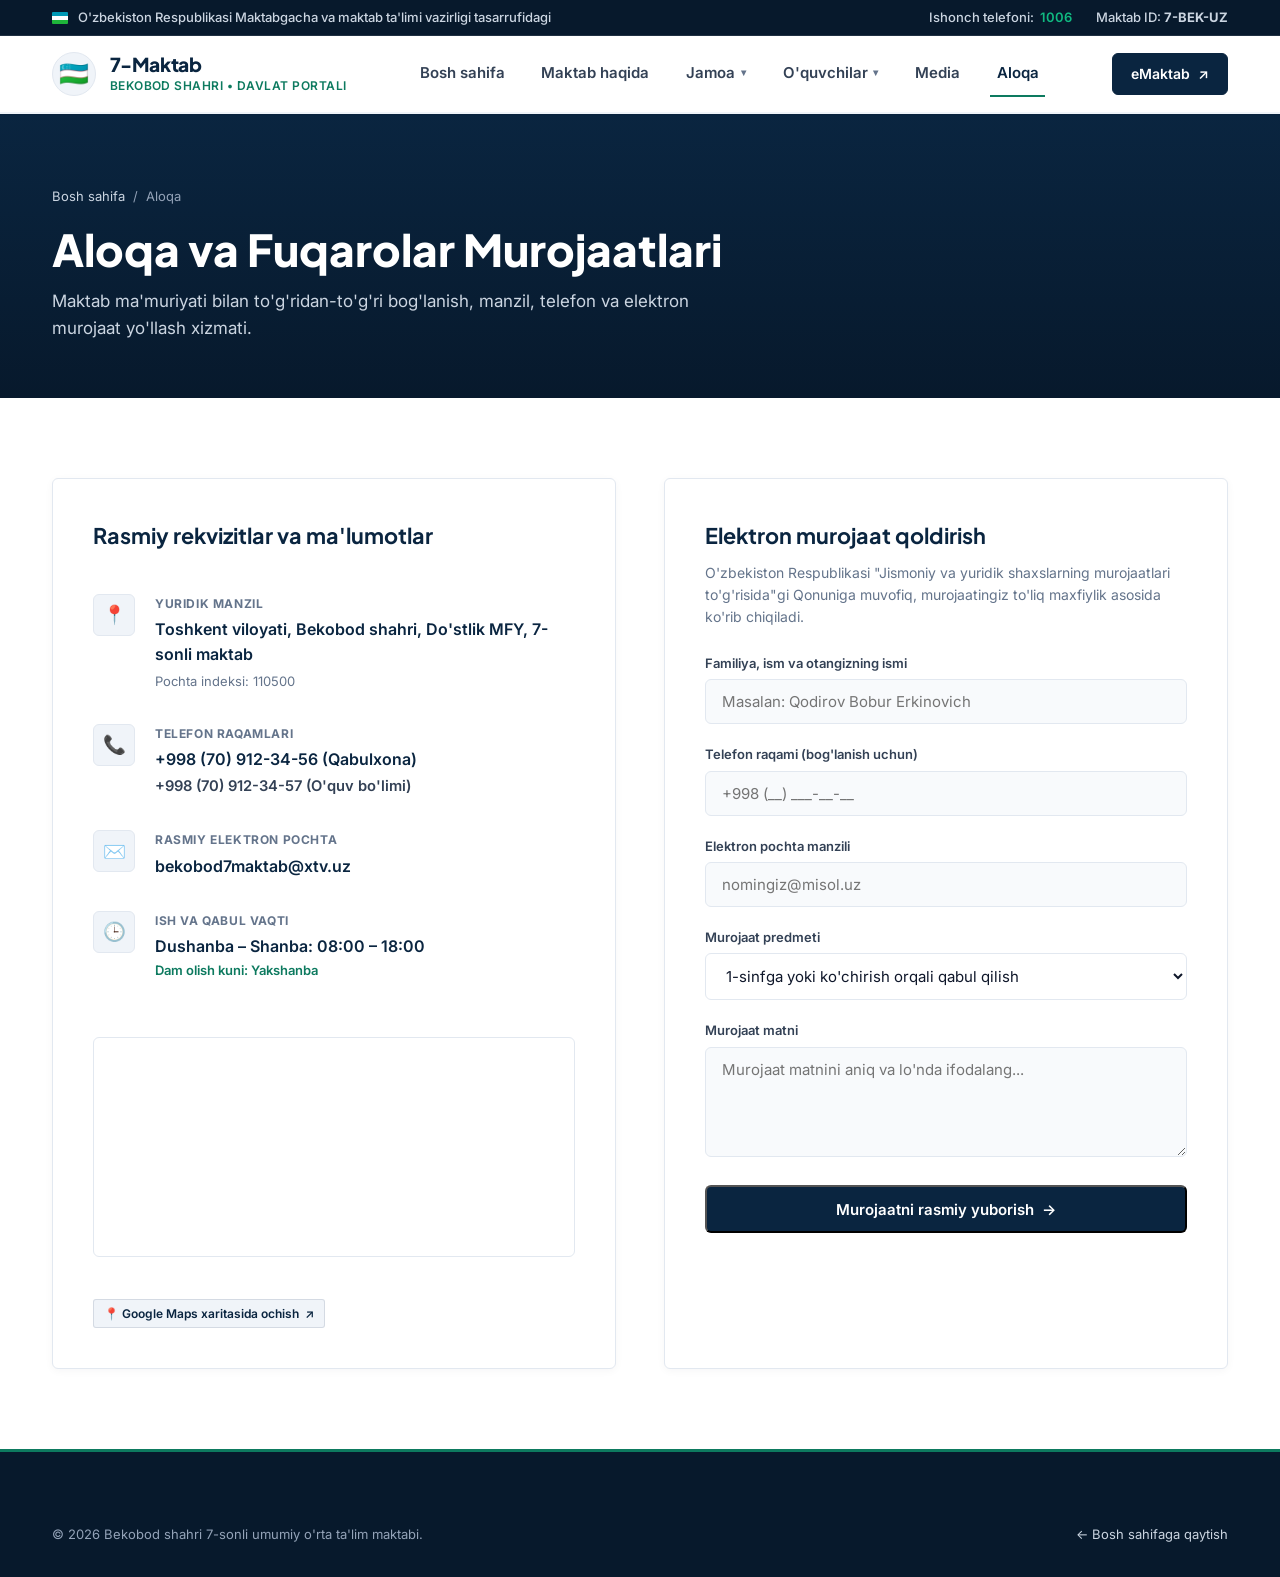
==== aloqa.html @ 2a613c17 "Add files via upload" ====
<!DOCTYPE html>
<html lang="uz">
<head>
  <meta charset="UTF-8">
  <meta name="viewport" content="width=device-width, initial-scale=1.0">
  <meta name="description" content="Bekobod shahri 7-sonli umumiy o'rta ta'lim maktabi aloqa ma'lumotlari, fuqarolar qabuli, ishonch telefoni va elektron murojaat yo'llash.">
  <title>Aloqa va Fuqarolar Qabuli | 7-Maktab Bekobod Rasmiy Portali</title>

  <link rel="icon" href="data:image/svg+xml,<svg xmlns=%22http://www.w3.org/2000/svg%22 viewBox=%220 0 100 100%22><text y=%22.9em%22 font-size=%2290%22>🏛️</text></svg>">
  <link rel="preconnect" href="https://fonts.googleapis.com">
  <link rel="preconnect" href="https://fonts.gstatic.com" crossorigin>
  <link href="https://fonts.googleapis.com/css2?family=Inter:wght@400;500;600;700;800&family=Plus+Jakarta+Sans:wght@600;700;800&display=swap" rel="stylesheet">
  <link rel="stylesheet" href="css/style.css">
  <link rel="stylesheet" href="css/responsive.css">
</head>
<body>

  <!-- Top Bar -->
  <div class="top-gov-bar">
    <div class="site-container top-gov-inner">
      <div class="gov-portal-badge">
        <span class="gov-flag-icon"></span>
        <span>O'zbekiston Respublikasi Maktabgacha va maktab ta'limi vazirligi tasarrufidagi</span>
      </div>
      <div class="top-gov-links">
        <span class="top-gov-link">
          <span>Ishonch telefoni:</span>
          <a href="tel:1006" class="gov-hotline">1006</a>
        </span>
        <span class="top-gov-link">
          <span>Maktab ID: <strong>7-BEK-UZ</strong></span>
        </span>
      </div>
    </div>
  </div>

  <!-- Header -->
  <header class="site-header" id="header">
    <div class="site-container header-inner">
      <a href="index.html" class="brand-box">
        <div class="emblem-icon">🇺🇿</div>
        <div class="brand-text">
          <span class="brand-main">7-Maktab</span>
          <span class="brand-sub">Bekobod shahri &bull; Davlat portali</span>
        </div>
      </a>

      <nav class="nav-menu" id="navMenu">
        <div class="nav-item">
          <a href="index.html" class="nav-link">Bosh sahifa</a>
        </div>
        <div class="nav-item">
          <a href="haqida.html" class="nav-link">Maktab haqida</a>
        </div>
        <div class="nav-item dropdown">
          <a href="rahbariyat.html" class="nav-link has-dropdown">
            <span>Jamoa</span>
            <span class="nav-chevron">&#9662;</span>
          </a>
          <div class="nav-dropdown">
            <a href="rahbariyat.html" class="dropdown-link">
              <span>Rahbariyat</span>
              <span>&rarr;</span>
            </a>
            <a href="oqituvchilar.html" class="dropdown-link">
              <span>O'qituvchilar</span>
              <span>&rarr;</span>
            </a>
          </div>
        </div>
        <div class="nav-item dropdown">
          <a href="oquvchilar.html" class="nav-link has-dropdown">
            <span>O'quvchilar</span>
            <span class="nav-chevron">&#9662;</span>
          </a>
          <div class="nav-dropdown">
            <a href="oquvchilar.html" class="dropdown-link">
              <span>Iqtidorli o'quvchilar</span>
              <span>&rarr;</span>
            </a>
            <a href="oquvchilar.html#yutuqlar" class="dropdown-link">
              <span>Yutuqlar</span>
              <span>&rarr;</span>
            </a>
            <a href="oquvchilar.html#tadbirlar" class="dropdown-link">
              <span>Tadbirlar</span>
              <span>&rarr;</span>
            </a>
          </div>
        </div>
        <div class="nav-item">
          <a href="galereya.html" class="nav-link">Media</a>
        </div>
        <div class="nav-item">
          <a href="aloqa.html" class="nav-link active">Aloqa</a>
        </div>
      </nav>

      <div class="header-actions">
        <a href="https://emaktab.uz" target="_blank" rel="noopener noreferrer" class="btn-emaktab-gov">
          <span>eMaktab</span>
          <span>&#8599;</span>
        </a>
        <button class="mobile-toggle" id="mobileBurger" aria-label="Menyu" aria-expanded="false">
          <span></span><span></span><span></span>
        </button>
      </div>
    </div>
  </header>

  <main>
    <section class="page-banner">
      <div class="site-container">
        <div class="page-breadcrumb">
          <a href="index.html">Bosh sahifa</a>
          <span>/</span>
          <span>Aloqa</span>
        </div>
        <h1 class="page-title">Aloqa va Fuqarolar Murojaatlari</h1>
        <p class="page-subtitle">Maktab ma'muriyati bilan to'g'ridan-to'g'ri bog'lanish, manzil, telefon va elektron murojaat yo'llash xizmati.</p>
      </div>
    </section>

    <section class="site-section">
      <div class="site-container">
        <div class="contact-grid">
          <!-- Info -->
          <div class="contact-info-card">
            <h2 style="font-family: var(--font-heading); font-size: 1.35rem; color: var(--color-gov-blue); margin-bottom: 0.5rem;">
              Rasmiy rekvizitlar va ma'lumotlar
            </h2>

            <div class="contact-entry">
              <div class="contact-entry-icon">📍</div>
              <div>
                <div class="contact-entry-label">Yuridik manzil</div>
                <div class="contact-entry-val">Toshkent viloyati, Bekobod shahri, Do'stlik MFY, 7-sonli maktab</div>
                <div style="font-size: 0.8125rem; color: var(--color-text-muted); margin-top: 0.2rem;">Pochta indeksi: 110500</div>
              </div>
            </div>

            <div class="contact-entry">
              <div class="contact-entry-icon">📞</div>
              <div>
                <div class="contact-entry-label">Telefon raqamlari</div>
                <div class="contact-entry-val">
                  <a href="tel:+998709123456">+998 (70) 912-34-56 (Qabulxona)</a><br>
                  <a href="tel:+998709123457" style="font-size: 0.92rem; color: var(--color-text-secondary);">+998 (70) 912-34-57 (O'quv bo'limi)</a>
                </div>
              </div>
            </div>

            <div class="contact-entry">
              <div class="contact-entry-icon">✉️</div>
              <div>
                <div class="contact-entry-label">Rasmiy elektron pochta</div>
                <div class="contact-entry-val">
                  <a href="mailto:bekobod7maktab@xtv.uz">bekobod7maktab@xtv.uz</a>
                </div>
              </div>
            </div>

            <div class="contact-entry">
              <div class="contact-entry-icon">🕒</div>
              <div>
                <div class="contact-entry-label">Ish va qabul vaqti</div>
                <div class="contact-entry-val">Dushanba – Shanba: 08:00 – 18:00</div>
                <div style="font-size: 0.8125rem; color: var(--color-gov-green); font-weight: 600;">Dam olish kuni: Yakshanba</div>
              </div>
            </div>

            <div class="gov-map-box">
              <iframe 
                title="Bekobod 7-maktab xaritadagi aniq joylashuvi"
                src="https://www.google.com/maps/embed?pb=!1m18!1m12!1m3!1d944.9587992587831!2d69.25390975265968!3d40.22954232895962!2m3!1f0!2f0!3f0!3m2!1i1024!2i768!4f13.1!3m3!1m2!1s0x38b1964361555555%3A0x6b8908aa145063c1!2z0YjQutC-0LvQsCDihJY3!5e1!3m2!1sru!2s!4v1788788352293!5m2!1sru!2s" 
                style="border:0; width:100%; height:100%;" 
                allowfullscreen="" 
                loading="lazy" 
                referrerpolicy="strict-origin-when-cross-origin">
              </iframe>
            </div>
            <div style="margin-top: 0.65rem;">
              <a href="https://maps.app.goo.gl/9inDaNUuJcLVV1Ww6" target="_blank" rel="noopener noreferrer" class="badge-verified" style="display: inline-flex;">
                <span>📍 Google Maps xaritasida ochish</span>
                <span>&nearr;</span>
              </a>
            </div>
          </div>

          <!-- Form -->
          <div class="contact-form-card">
            <h2 style="font-family: var(--font-heading); font-size: 1.35rem; color: var(--color-gov-blue); margin-bottom: 0.5rem;">
              Elektron murojaat qoldirish
            </h2>
            <p style="font-size: 0.875rem; color: var(--color-text-muted); margin-bottom: 1.5rem;">
              O'zbekiston Respublikasi "Jismoniy va yuridik shaxslarning murojaatlari to'g'risida"gi Qonuniga muvofiq, murojaatingiz to'liq maxfiylik asosida ko'rib chiqiladi.
            </p>

            <form id="contactForm">
              <div class="gov-form-group">
                <label for="fName" class="gov-form-label">Familiya, ism va otangizning ismi</label>
                <input type="text" id="fName" class="gov-form-input" placeholder="Masalan: Qodirov Bobur Erkinovich" required>
              </div>

              <div class="gov-form-group">
                <label for="fPhone" class="gov-form-label">Telefon raqami (bog'lanish uchun)</label>
                <input type="tel" id="fPhone" class="gov-form-input" placeholder="+998 (__) ___-__-__" required>
              </div>

              <div class="gov-form-group">
                <label for="fEmail" class="gov-form-label">Elektron pochta manzili</label>
                <input type="email" id="fEmail" class="gov-form-input" placeholder="nomingiz@misol.uz" required>
              </div>

              <div class="gov-form-group">
                <label for="fCat" class="gov-form-label">Murojaat predmeti</label>
                <select id="fCat" class="gov-form-input" style="background-color: #fff;">
                  <option value="qabul">1-sinfga yoki ko'chirish orqali qabul qilish</option>
                  <option value="baho">O'quv jarayoni va baholar (eMaktab)</option>
                  <option value="hujjat">Ma'lumotnoma yoki arxiv hujjati olish</option>
                  <option value="taklif">Maktab rivojiga oid takliflar</option>
                  <option value="shikoyat">Shikoyat va arizalar</option>
                </select>
              </div>

              <div class="gov-form-group">
                <label for="fMsg" class="gov-form-label">Murojaat matni</label>
                <textarea id="fMsg" class="gov-form-textarea" placeholder="Murojaat matnini aniq va lo'nda ifodalang..." required></textarea>
              </div>

              <button type="submit" class="btn-gov-primary" style="width: 100%; justify-content: center; margin-top: 0.5rem;">
                <span>Murojaatni rasmiy yuborish</span>
                <span>&rarr;</span>
              </button>
            </form>
          </div>
        </div>
      </div>
    </section>
  </main>

  <div class="toast-notice" id="toastNotice" role="status">
    Murojaatingiz ro'yxatga olindi. Tez orada siz bilan bog'lanamiz.
  </div>

  <footer class="gov-footer">
    <div class="site-container">
      <div class="footer-bottom-bar" style="border-top: none; padding-top: 0;">
        <div>&copy; 2026 Bekobod shahri 7-sonli umumiy o'rta ta'lim maktabi.</div>
        <a href="index.html" style="color: #cbd5e1;">&larr; Bosh sahifaga qaytish</a>
      </div>
    </div>
  </footer>

  <script src="js/main.js"></script>
</body>
</html>
---- css/style.css ----
﻿/* ==========================================================================
   7-Maktab RASMIY PORTALI | BEKOBOD SHAHRI
   Uslub: Modern Government / Institutional (Rasmiy davlat muassasasi)
   Palitra: To'q ko'k (#0A2540, #14365D), Zumrad Yashil (#0D7A5F), Oq, Kulrang
   ========================================================================== */

/* --------------------------------------------------------------------------
   1. VARIABLES & INSTITUTIONAL THEME
   -------------------------------------------------------------------------- */
:root {
  --color-gov-blue: #0a2540;
  --color-gov-blue-dark: #07192c;
  --color-gov-blue-light: #14365d;
  --color-gov-blue-subtle: #f0f4f9;

  --color-gov-green: #0d7a5f;
  --color-gov-green-dark: #095945;
  --color-gov-green-light: #10b981;
  --color-gov-green-subtle: #ecfdf5;

  --color-bg: #ffffff;
  --color-bg-subtle: #f8fafc;
  --color-bg-muted: #f1f5f9;
  --color-bg-card: #ffffff;

  --color-text-main: #0f172a;
  --color-text-secondary: #334155;
  --color-text-muted: #64748b;
  --color-text-light: #94a3b8;

  --color-border: #e2e8f0;
  --color-border-subtle: #cbd5e1;

  --font-sans: 'Inter', -apple-system, BlinkMacSystemFont, 'Segoe UI', Roboto, sans-serif;
  --font-heading: 'Plus Jakarta Sans', 'Inter', -apple-system, sans-serif;

  --container-max: 1240px;
  --radius-xs: 3px;
  --radius-sm: 6px;
  --radius-md: 8px;
  --radius-lg: 12px;
  --radius-pill: 9999px;

  --shadow-sm: 0 1px 2px 0 rgba(0, 0, 0, 0.05);
  --shadow-md: 0 4px 6px -1px rgba(0, 0, 0, 0.07), 0 2px 4px -2px rgba(0, 0, 0, 0.05);
  --shadow-card: 0 2px 8px rgba(15, 23, 42, 0.04);
  --shadow-hover: 0 10px 20px -3px rgba(15, 23, 42, 0.08);

  --transition: all 0.2s ease-in-out;
}

/* --------------------------------------------------------------------------
   2. RESET & BASE
   -------------------------------------------------------------------------- */
*, *::before, *::after {
  margin: 0;
  padding: 0;
  box-sizing: border-box;
}

html {
  scroll-behavior: smooth;
  font-size: 16px;
  background-color: var(--color-bg);
}

body {
  font-family: var(--font-sans);
  color: var(--color-text-main);
  background-color: var(--color-bg);
  line-height: 1.6;
  -webkit-font-smoothing: antialiased;
  -moz-osx-font-smoothing: grayscale;
}

a {
  color: inherit;
  text-decoration: none;
  transition: var(--transition);
}

img {
  display: block;
  width: 100%;
  height: auto;
  object-fit: cover;
}

button, input, select, textarea {
  font-family: inherit;
  font-size: inherit;
  color: inherit;
  outline: none;
}

button {
  cursor: pointer;
}

ul, ol {
  list-style: none;
}

/* Container */
.site-container {
  width: 100%;
  max-width: var(--container-max);
  margin: 0 auto;
  padding: 0 2rem;
}

.site-section {
  padding: 5rem 0;
  position: relative;
}

.site-section.bg-subtle {
  background-color: var(--color-bg-subtle);
}

.site-section.border-top {
  border-top: 1px solid var(--color-border);
}

/* Section Header (Institutional) */
.section-header {
  margin-bottom: 3rem;
}

.section-tag {
  display: inline-flex;
  align-items: center;
  gap: 0.5rem;
  font-size: 0.8125rem;
  font-weight: 700;
  color: var(--color-gov-green);
  text-transform: uppercase;
  letter-spacing: 0.06em;
  background-color: var(--color-gov-green-subtle);
  padding: 0.35rem 0.85rem;
  border-radius: var(--radius-xs);
  border: 1px solid rgba(13, 122, 95, 0.15);
  margin-bottom: 0.85rem;
}

.section-title {
  font-family: var(--font-heading);
  font-size: 2.15rem;
  font-weight: 800;
  color: var(--color-gov-blue);
  letter-spacing: -0.025em;
  line-height: 1.25;
}

.section-desc {
  font-size: 1.05rem;
  color: var(--color-text-secondary);
  max-width: 680px;
  margin-top: 0.6rem;
  line-height: 1.6;
}

/* Institutional Badges */
.badge-verified {
  display: inline-flex;
  align-items: center;
  gap: 0.35rem;
  font-size: 0.75rem;
  font-weight: 600;
  color: var(--color-gov-blue);
  background-color: var(--color-gov-blue-subtle);
  padding: 0.25rem 0.65rem;
  border-radius: var(--radius-xs);
  border: 1px solid rgba(10, 37, 64, 0.12);
}

/* --------------------------------------------------------------------------
   3. TOP GOVERNMENT BAR
   -------------------------------------------------------------------------- */
.top-gov-bar {
  background-color: var(--color-gov-blue-dark);
  color: #ffffff;
  font-size: 0.8125rem;
  border-bottom: 1px solid rgba(255, 255, 255, 0.1);
  padding: 0.45rem 0;
}

.top-gov-inner {
  display: flex;
  justify-content: space-between;
  align-items: center;
}

.gov-portal-badge {
  display: flex;
  align-items: center;
  gap: 0.6rem;
  color: #cbd5e1;
  font-weight: 500;
}

.gov-flag-icon {
  width: 16px;
  height: 12px;
  border-radius: 1px;
  background: linear-gradient(180deg, #0099b5 33.3%, #ffffff 33.3%, #ffffff 66.6%, #1eb53a 66.6%);
  display: inline-block;
}

.top-gov-links {
  display: flex;
  align-items: center;
  gap: 1.5rem;
}

.top-gov-link {
  color: #cbd5e1;
  display: inline-flex;
  align-items: center;
  gap: 0.4rem;
  font-weight: 500;
}

.top-gov-link:hover {
  color: #ffffff;
}

.gov-hotline {
  color: var(--color-gov-green-light);
  font-weight: 600;
}

/* --------------------------------------------------------------------------
   4. MAIN NAVBAR & LOGO
   -------------------------------------------------------------------------- */
.site-header {
  position: sticky;
  top: 0;
  left: 0;
  width: 100%;
  background-color: #ffffff;
  border-bottom: 2px solid var(--color-gov-blue-subtle);
  box-shadow: var(--shadow-sm);
  z-index: 1000;
}

.header-inner {
  display: flex;
  align-items: center;
  justify-content: space-between;
  height: 76px;
}

/* Institutional Logo */
.brand-box {
  display: flex;
  align-items: center;
  gap: 0.85rem;
}

.emblem-icon {
  width: 44px;
  height: 44px;
  border-radius: 50%;
  background-color: var(--color-gov-blue-subtle);
  border: 1px solid var(--color-border);
  display: flex;
  align-items: center;
  justify-content: center;
  font-size: 1.5rem;
  flex-shrink: 0;
}

.brand-text {
  display: flex;
  flex-direction: column;
}

.brand-main {
  font-family: var(--font-heading);
  font-size: 1.2rem;
  font-weight: 800;
  color: var(--color-gov-blue);
  letter-spacing: -0.02em;
  line-height: 1.2;
}

.brand-sub {
  font-size: 0.75rem;
  font-weight: 600;
  color: var(--color-gov-green);
  text-transform: uppercase;
  letter-spacing: 0.04em;
}

/* Navigation Links */
.nav-menu {
  display: flex;
  align-items: center;
  gap: 1.5rem;
}

.nav-item {
  position: relative;
}

.nav-link {
  font-size: 0.9375rem;
  font-weight: 600;
  color: var(--color-text-secondary);
  display: flex;
  align-items: center;
  gap: 0.35rem;
  padding: 0.6rem 0.4rem;
  border-bottom: 2px solid transparent;
  transition: var(--transition);
}

.nav-link:hover,
.nav-link.active {
  color: var(--color-gov-blue);
  border-bottom-color: var(--color-gov-green);
}

.nav-chevron {
  font-size: 0.65rem;
  color: var(--color-text-muted);
  transition: transform 0.2s ease;
}

.nav-item:hover .nav-chevron {
  transform: rotate(180deg);
}

/* Dropdown */
.nav-dropdown {
  position: absolute;
  top: 100%;
  left: 0;
  min-width: 220px;
  background-color: #ffffff;
  border: 1px solid var(--color-border);
  border-top: 2px solid var(--color-gov-blue);
  border-radius: 0 0 var(--radius-sm) var(--radius-sm);
  box-shadow: var(--shadow-hover);
  padding: 0.4rem 0;
  opacity: 0;
  visibility: hidden;
  transform: translateY(6px);
  transition: opacity 0.2s ease, transform 0.2s ease, visibility 0.2s;
  z-index: 200;
}

.nav-item:hover .nav-dropdown,
.nav-dropdown.show {
  opacity: 1;
  visibility: visible;
  transform: translateY(0);
}

.dropdown-link {
  display: flex;
  align-items: center;
  justify-content: space-between;
  padding: 0.65rem 1.25rem;
  font-size: 0.875rem;
  font-weight: 500;
  color: var(--color-text-secondary);
  transition: background-color 0.15s ease, color 0.15s ease;
}

.dropdown-link:hover {
  background-color: var(--color-gov-blue-subtle);
  color: var(--color-gov-blue);
}

/* Header Buttons */
.header-actions {
  display: flex;
  align-items: center;
  gap: 0.85rem;
}

.btn-emaktab-gov {
  display: inline-flex;
  align-items: center;
  gap: 0.45rem;
  background-color: var(--color-gov-blue);
  color: #ffffff;
  padding: 0.55rem 1.15rem;
  font-size: 0.875rem;
  font-weight: 600;
  border-radius: var(--radius-sm);
  border: 1px solid var(--color-gov-blue);
  transition: var(--transition);
}

.btn-emaktab-gov:hover {
  background-color: var(--color-gov-blue-dark);
  box-shadow: var(--shadow-sm);
}

.mobile-toggle {
  display: none;
  flex-direction: column;
  justify-content: center;
  gap: 5px;
  width: 36px;
  height: 36px;
  background: none;
  border: 1px solid var(--color-border);
  border-radius: var(--radius-sm);
  padding: 6px;
}

.mobile-toggle span {
  display: block;
  width: 100%;
  height: 2px;
  background-color: var(--color-gov-blue);
  transition: var(--transition);
}

/* --------------------------------------------------------------------------
   5. HERO SECTION
   -------------------------------------------------------------------------- */
.gov-hero {
  background: linear-gradient(180deg, var(--color-gov-blue-subtle) 0%, #ffffff 100%);
  padding: 4.5rem 0 4rem 0;
  border-bottom: 1px solid var(--color-border);
}

.gov-hero-grid {
  display: grid;
  grid-template-columns: 1.15fr 0.85fr;
  gap: 3.5rem;
  align-items: center;
}

.gov-hero-badge {
  display: inline-flex;
  align-items: center;
  gap: 0.5rem;
  font-size: 0.8125rem;
  font-weight: 700;
  color: var(--color-gov-blue);
  background-color: #ffffff;
  border: 1px solid var(--color-border);
  padding: 0.35rem 0.85rem;
  border-radius: var(--radius-pill);
  margin-bottom: 1.25rem;
  box-shadow: var(--shadow-sm);
}

.gov-hero-badge .circle-marker {
  width: 8px;
  height: 8px;
  background-color: var(--color-gov-green);
  border-radius: 50%;
}

.gov-hero-title {
  font-family: var(--font-heading);
  font-size: clamp(2.2rem, 4vw, 3.4rem);
  font-weight: 800;
  color: var(--color-gov-blue);
  line-height: 1.18;
  letter-spacing: -0.03em;
  margin-bottom: 1.25rem;
}

.gov-hero-title span {
  color: var(--color-gov-green);
}

.gov-hero-lead {
  font-size: 1.125rem;
  color: var(--color-text-secondary);
  line-height: 1.7;
  margin-bottom: 2rem;
}

.gov-hero-actions {
  display: flex;
  align-items: center;
  gap: 1rem;
  margin-bottom: 2.5rem;
}

.btn-gov-primary {
  display: inline-flex;
  align-items: center;
  gap: 0.5rem;
  background-color: var(--color-gov-blue);
  color: #ffffff;
  padding: 0.8rem 1.6rem;
  font-size: 0.9375rem;
  font-weight: 600;
  border-radius: var(--radius-sm);
  transition: var(--transition);
}

.btn-gov-primary:hover {
  background-color: var(--color-gov-blue-dark);
  box-shadow: var(--shadow-md);
}

.btn-gov-secondary {
  display: inline-flex;
  align-items: center;
  gap: 0.5rem;
  background-color: #ffffff;
  color: var(--color-gov-blue);
  border: 1px solid var(--color-border-subtle);
  padding: 0.8rem 1.6rem;
  font-size: 0.9375rem;
  font-weight: 600;
  border-radius: var(--radius-sm);
  transition: var(--transition);
}

.btn-gov-secondary:hover {
  background-color: var(--color-gov-blue-subtle);
  border-color: var(--color-gov-blue);
}

/* Hero Key Quick Stats */
.hero-quick-stats {
  display: grid;
  grid-template-columns: repeat(3, 1fr);
  gap: 1.5rem;
  padding-top: 1.5rem;
  border-top: 1px solid var(--color-border);
}

.quick-stat-item {
  display: flex;
  flex-direction: column;
}

.quick-stat-num {
  font-family: var(--font-heading);
  font-size: 1.6rem;
  font-weight: 800;
  color: var(--color-gov-blue);
}

.quick-stat-label {
  font-size: 0.75rem;
  font-weight: 600;
  color: var(--color-text-muted);
  text-transform: uppercase;
}

/* Hero Grand Image Panel */
.hero-photo-panel {
  position: relative;
  border-radius: var(--radius-md);
  overflow: hidden;
  box-shadow: var(--shadow-hover);
  border: 1px solid var(--color-border);
  aspect-ratio: 4 / 3;
}

.hero-photo-panel img {
  width: 100%;
  height: 100%;
  object-fit: cover;
}

.hero-photo-caption {
  position: absolute;
  bottom: 0;
  left: 0;
  right: 0;
  padding: 1rem 1.25rem;
  background: linear-gradient(180deg, transparent 0%, rgba(10, 37, 64, 0.92) 100%);
  color: #ffffff;
  font-size: 0.8125rem;
}

/* --------------------------------------------------------------------------
   6. MAKTAB HAQIDA & STATISTIKA SECTION
   -------------------------------------------------------------------------- */
.stats-grid {
  display: grid;
  grid-template-columns: repeat(4, 1fr);
  gap: 1.5rem;
  margin-bottom: 3.5rem;
}

.stat-card {
  background-color: #ffffff;
  border: 1px solid var(--color-border);
  border-radius: var(--radius-sm);
  padding: 1.75rem 1.5rem;
  box-shadow: var(--shadow-card);
  border-top: 3px solid var(--color-gov-blue);
  transition: var(--transition);
}

.stat-card:hover {
  border-top-color: var(--color-gov-green);
  transform: translateY(-2px);
}

.stat-number {
  font-family: var(--font-heading);
  font-size: 2.25rem;
  font-weight: 800;
  color: var(--color-gov-blue);
  line-height: 1.1;
  margin-bottom: 0.4rem;
}

.stat-label {
  font-size: 0.9375rem;
  font-weight: 700;
  color: var(--color-text-main);
  margin-bottom: 0.35rem;
}

.stat-desc {
  font-size: 0.8125rem;
  color: var(--color-text-muted);
  line-height: 1.45;
}

/* About Layout: Brief + History Link + Documents */
.about-overview-grid {
  display: grid;
  grid-template-columns: 1.2fr 0.8fr;
  gap: 3rem;
  background-color: #ffffff;
  border: 1px solid var(--color-border);
  border-radius: var(--radius-sm);
  padding: 2.5rem;
  box-shadow: var(--shadow-card);
}

.about-text-col {
  display: flex;
  flex-direction: column;
  gap: 1.25rem;
}

.about-text-lead {
  font-size: 1.15rem;
  font-weight: 600;
  color: var(--color-gov-blue);
  line-height: 1.7;
}

.about-text-body {
  font-size: 0.95rem;
  color: var(--color-text-secondary);
  line-height: 1.75;
}

.about-documents-col {
  border-left: 1px solid var(--color-border);
  padding-left: 2.5rem;
  display: flex;
  flex-direction: column;
  gap: 1.25rem;
}

.doc-box-title {
  font-family: var(--font-heading);
  font-size: 1.05rem;
  font-weight: 700;
  color: var(--color-gov-blue);
  display: flex;
  align-items: center;
  gap: 0.5rem;
}

.doc-list {
  display: flex;
  flex-direction: column;
  gap: 0.75rem;
}

.doc-item {
  display: flex;
  align-items: center;
  justify-content: space-between;
  padding: 0.75rem 1rem;
  background-color: var(--color-bg-subtle);
  border: 1px solid var(--color-border);
  border-radius: var(--radius-sm);
  font-size: 0.875rem;
  font-weight: 500;
  transition: var(--transition);
}

.doc-item:hover {
  background-color: var(--color-gov-blue-subtle);
  border-color: var(--color-gov-blue-light);
  color: var(--color-gov-blue);
}

.doc-icon {
  color: var(--color-gov-green);
  font-size: 1rem;
}

/* --------------------------------------------------------------------------
   7. RAHBARIYAT (LEADERSHIP) SECTION
   -------------------------------------------------------------------------- */
.leadership-grid {
  display: grid;
  grid-template-columns: 1.15fr 1fr 1fr;
  gap: 2rem;
}

.leader-card {
  background-color: #ffffff;
  border: 1px solid var(--color-border);
  border-radius: var(--radius-sm);
  overflow: hidden;
  box-shadow: var(--shadow-card);
  display: flex;
  flex-direction: column;
  transition: var(--transition);
}

.leader-card:hover {
  box-shadow: var(--shadow-hover);
  border-color: var(--color-gov-blue-light);
}

.leader-card.director-feature {
  border-top: 4px solid var(--color-gov-blue);
}

.leader-photo-box {
  width: 100%;
  aspect-ratio: 1 / 1;
  background-color: var(--color-bg-muted);
  overflow: hidden;
  position: relative;
}

.leader-photo-box img {
  width: 100%;
  height: 100%;
  object-fit: cover;
  transition: transform 0.4s ease;
}

.leader-card:hover .leader-photo-box img {
  transform: scale(1.02);
}

.leader-role-badge {
  position: absolute;
  bottom: 0.75rem;
  left: 0.75rem;
  background-color: rgba(10, 37, 64, 0.9);
  color: #ffffff;
  font-size: 0.75rem;
  font-weight: 600;
  padding: 0.3rem 0.65rem;
  border-radius: var(--radius-xs);
  backdrop-filter: blur(4px);
}

.leader-body {
  padding: 1.5rem;
  display: flex;
  flex-direction: column;
  flex-grow: 1;
}

.leader-name {
  font-family: var(--font-heading);
  font-size: 1.2rem;
  font-weight: 700;
  color: var(--color-gov-blue);
  margin-bottom: 0.35rem;
}

.leader-qualification {
  font-size: 0.8125rem;
  font-weight: 600;
  color: var(--color-gov-green);
  margin-bottom: 1rem;
}

.leader-details-table {
  width: 100%;
  margin-top: auto;
  border-top: 1px solid var(--color-border);
  padding-top: 0.85rem;
  font-size: 0.8125rem;
  display: flex;
  flex-direction: column;
  gap: 0.5rem;
}

.detail-row {
  display: flex;
  justify-content: space-between;
  color: var(--color-text-secondary);
}

.detail-row strong {
  color: var(--color-gov-blue);
}

/* --------------------------------------------------------------------------
   8. IQTIDORLI OвЂQUVCHILAR SECTION
   -------------------------------------------------------------------------- */
.students-grid {
  display: grid;
  grid-template-columns: repeat(4, 1fr);
  gap: 1.75rem;
}

.student-card {
  background-color: #ffffff;
  border: 1px solid var(--color-border);
  border-radius: var(--radius-sm);
  overflow: hidden;
  box-shadow: var(--shadow-card);
  transition: var(--transition);
  display: flex;
  flex-direction: column;
}

.student-card:hover {
  transform: translateY(-3px);
  border-color: var(--color-gov-green);
  box-shadow: var(--shadow-md);
}

.student-photo-wrapper {
  position: relative;
  width: 100%;
  aspect-ratio: 4 / 5;
  background-color: var(--color-bg-muted);
}

.student-photo-wrapper img {
  width: 100%;
  height: 100%;
  object-fit: cover;
}

.student-grade-pill {
  position: absolute;
  top: 0.75rem;
  right: 0.75rem;
  background-color: #ffffff;
  color: var(--color-gov-blue);
  font-size: 0.75rem;
  font-weight: 700;
  padding: 0.25rem 0.55rem;
  border-radius: var(--radius-xs);
  box-shadow: var(--shadow-sm);
  border: 1px solid var(--color-border);
}

.student-info {
  padding: 1.25rem;
  display: flex;
  flex-direction: column;
  flex-grow: 1;
}

.student-name {
  font-family: var(--font-heading);
  font-size: 1.05rem;
  font-weight: 700;
  color: var(--color-gov-blue);
  margin-bottom: 0.25rem;
}

.student-field {
  font-size: 0.75rem;
  font-weight: 700;
  color: var(--color-gov-green);
  text-transform: uppercase;
  letter-spacing: 0.04em;
  margin-bottom: 0.5rem;
}

.student-achievement {
  font-size: 0.8125rem;
  color: var(--color-text-secondary);
  line-height: 1.5;
}

/* --------------------------------------------------------------------------
   9. YUTUQLAR SECTION
   -------------------------------------------------------------------------- */
.achievements-tabs-grid {
  display: grid;
  grid-template-columns: repeat(3, 1fr);
  gap: 2rem;
}

.achievement-block {
  background-color: #ffffff;
  border: 1px solid var(--color-border);
  border-radius: var(--radius-sm);
  padding: 2rem 1.75rem;
  box-shadow: var(--shadow-card);
  border-top: 3px solid var(--color-gov-blue);
}

.achievement-block.teacher-achieve {
  border-top-color: var(--color-gov-green);
}

.achievement-block.olympiad-achieve {
  border-top-color: #f59e0b;
}

.achieve-icon {
  width: 44px;
  height: 44px;
  border-radius: var(--radius-sm);
  background-color: var(--color-bg-subtle);
  border: 1px solid var(--color-border);
  display: flex;
  align-items: center;
  justify-content: center;
  font-size: 1.35rem;
  margin-bottom: 1.25rem;
}

.achieve-category-title {
  font-family: var(--font-heading);
  font-size: 1.25rem;
  font-weight: 700;
  color: var(--color-gov-blue);
  margin-bottom: 1rem;
}

.achieve-bullets-list {
  display: flex;
  flex-direction: column;
  gap: 0.85rem;
}

.achieve-bullet-item {
  display: flex;
  gap: 0.65rem;
  font-size: 0.875rem;
  color: var(--color-text-secondary);
  line-height: 1.5;
}

.achieve-check {
  color: var(--color-gov-green);
  font-weight: 700;
}

/* --------------------------------------------------------------------------
   10. GALEREYA (MEDIA) SECTION
   -------------------------------------------------------------------------- */
.gallery-grid {
  display: grid;
  grid-template-columns: repeat(3, 1fr);
  gap: 1.5rem;
  margin-bottom: 2.5rem;
}

.gallery-card {
  position: relative;
  background-color: #ffffff;
  border: 1px solid var(--color-border);
  border-radius: var(--radius-sm);
  overflow: hidden;
  box-shadow: var(--shadow-card);
  cursor: pointer;
  transition: var(--transition);
}

.gallery-card:hover {
  transform: translateY(-2px);
  box-shadow: var(--shadow-hover);
}

.gallery-img-wrapper {
  width: 100%;
  aspect-ratio: 16 / 11;
  overflow: hidden;
  background-color: var(--color-bg-muted);
}

.gallery-img-wrapper img {
  width: 100%;
  height: 100%;
  object-fit: cover;
  transition: transform 0.4s ease;
}

.gallery-card:hover .gallery-img-wrapper img {
  transform: scale(1.03);
}

.gallery-meta {
  padding: 1rem;
  background-color: #ffffff;
}

.gallery-category-tag {
  font-size: 0.6875rem;
  font-weight: 700;
  color: var(--color-gov-green);
  text-transform: uppercase;
  letter-spacing: 0.05em;
  margin-bottom: 0.25rem;
}

.gallery-title {
  font-size: 0.875rem;
  font-weight: 600;
  color: var(--color-gov-blue);
  line-height: 1.4;
}

/* --------------------------------------------------------------------------
   11. ALOQA (CONTACT & CITIZEN RECEPTION)
   -------------------------------------------------------------------------- */
.contact-grid {
  display: grid;
  grid-template-columns: 1fr 1fr;
  gap: 3rem;
}

.contact-info-card {
  background-color: #ffffff;
  border: 1px solid var(--color-border);
  border-radius: var(--radius-sm);
  padding: 2.5rem;
  box-shadow: var(--shadow-card);
  display: flex;
  flex-direction: column;
  gap: 2rem;
}

.contact-entry {
  display: flex;
  gap: 1.25rem;
  align-items: flex-start;
}

.contact-entry-icon {
  width: 42px;
  height: 42px;
  border-radius: var(--radius-sm);
  background-color: var(--color-gov-blue-subtle);
  color: var(--color-gov-blue);
  display: flex;
  align-items: center;
  justify-content: center;
  font-size: 1.15rem;
  flex-shrink: 0;
  border: 1px solid var(--color-border);
}

.contact-entry-label {
  font-size: 0.75rem;
  font-weight: 700;
  color: var(--color-text-muted);
  text-transform: uppercase;
  letter-spacing: 0.05em;
  margin-bottom: 0.25rem;
}

.contact-entry-val {
  font-size: 1rem;
  font-weight: 600;
  color: var(--color-gov-blue);
}

.contact-entry-val a:hover {
  color: var(--color-gov-green);
}

/* Form */
.contact-form-card {
  background-color: #ffffff;
  border: 1px solid var(--color-border);
  border-radius: var(--radius-sm);
  padding: 2.5rem;
  box-shadow: var(--shadow-card);
}

.gov-form-group {
  margin-bottom: 1.25rem;
  display: flex;
  flex-direction: column;
  gap: 0.35rem;
}

.gov-form-label {
  font-size: 0.8125rem;
  font-weight: 600;
  color: var(--color-text-secondary);
}

.gov-form-input,
.gov-form-textarea {
  width: 100%;
  padding: 0.75rem 1rem;
  font-size: 0.9375rem;
  background-color: var(--color-bg-subtle);
  border: 1px solid var(--color-border);
  border-radius: var(--radius-sm);
  color: var(--color-text-main);
  transition: var(--transition);
}

.gov-form-input:focus,
.gov-form-textarea:focus {
  background-color: #ffffff;
  border-color: var(--color-gov-blue);
  box-shadow: 0 0 0 3px rgba(10, 37, 64, 0.1);
}

.gov-form-textarea {
  min-height: 110px;
  resize: vertical;
}

/* Map Wrapper */
.gov-map-box {
  width: 100%;
  height: 220px;
  border: 1px solid var(--color-border);
  border-radius: var(--radius-sm);
  overflow: hidden;
  margin-top: 1.5rem;
}

.gov-map-box iframe {
  width: 100%;
  height: 100%;
  border: none;
}

/* --------------------------------------------------------------------------
   12. INSTITUTIONAL FOOTER
   -------------------------------------------------------------------------- */
.gov-footer {
  background-color: var(--color-gov-blue-dark);
  color: #e2e8f0;
  padding: 4.5rem 0 2rem 0;
  border-top: 3px solid var(--color-gov-green);
}

.footer-main-grid {
  display: grid;
  grid-template-columns: 1.5fr 1fr 1fr 1.2fr;
  gap: 3rem;
  margin-bottom: 3.5rem;
}

.footer-brand-title {
  font-family: var(--font-heading);
  font-size: 1.25rem;
  font-weight: 800;
  color: #ffffff;
  margin-bottom: 0.75rem;
}

.footer-brand-desc {
  font-size: 0.875rem;
  color: #94a3b8;
  line-height: 1.65;
  margin-bottom: 1.5rem;
}

.footer-heading {
  font-size: 0.8125rem;
  font-weight: 700;
  color: #ffffff;
  text-transform: uppercase;
  letter-spacing: 0.08em;
  margin-bottom: 1.25rem;
  border-bottom: 2px solid rgba(255, 255, 255, 0.1);
  padding-bottom: 0.5rem;
}

.footer-nav-list {
  display: flex;
  flex-direction: column;
  gap: 0.65rem;
}

.footer-nav-list a {
  font-size: 0.875rem;
  color: #cbd5e1;
}

.footer-nav-list a:hover {
  color: #ffffff;
  padding-left: 4px;
}

.footer-bottom-bar {
  padding-top: 2rem;
  border-top: 1px solid rgba(255, 255, 255, 0.1);
  display: flex;
  justify-content: space-between;
  align-items: center;
  font-size: 0.8125rem;
  color: #94a3b8;
}

/* --------------------------------------------------------------------------
   13. LIGHTBOX & TOAST
   -------------------------------------------------------------------------- */
.lightbox-overlay {
  position: fixed;
  inset: 0;
  background-color: rgba(7, 25, 44, 0.9);
  backdrop-filter: blur(8px);
  display: flex;
  align-items: center;
  justify-content: center;
  z-index: 10000;
  opacity: 0;
  visibility: hidden;
  transition: opacity 0.25s ease, visibility 0.25s;
  padding: 2rem;
}

.lightbox-overlay.active {
  opacity: 1;
  visibility: visible;
}

.lightbox-content {
  position: relative;
  max-width: 960px;
  max-height: 85vh;
}

.lightbox-img {
  max-width: 100%;
  max-height: 80vh;
  object-fit: contain;
  border-radius: var(--radius-sm);
  border: 1px solid rgba(255, 255, 255, 0.15);
}

.lightbox-close {
  position: absolute;
  top: -2.5rem;
  right: 0;
  color: #ffffff;
  font-size: 1.6rem;
  background: none;
  border: none;
  cursor: pointer;
}

.toast-notice {
  position: fixed;
  bottom: 2rem;
  right: 2rem;
  background-color: var(--color-gov-blue-dark);
  color: #ffffff;
  padding: 0.85rem 1.5rem;
  border-radius: var(--radius-sm);
  font-size: 0.875rem;
  font-weight: 500;
  box-shadow: var(--shadow-hover);
  border-left: 4px solid var(--color-gov-green);
  transform: translateY(100px);
  opacity: 0;
  transition: transform 0.3s ease, opacity 0.3s ease;
  z-index: 9999;
}

.toast-notice.active {
  transform: translateY(0);
  opacity: 1;
}

/* --------------------------------------------------------------------------
   14. SUB-PAGE INTERNAL STYLES (Haqida, Rahbariyat, Oqituvchilar, etc.)
   -------------------------------------------------------------------------- */
.page-banner {
  background: linear-gradient(180deg, var(--color-gov-blue) 0%, var(--color-gov-blue-dark) 100%);
  color: #ffffff;
  padding: 4.5rem 0 3.5rem 0;
}

.page-breadcrumb {
  display: flex;
  align-items: center;
  gap: 0.5rem;
  font-size: 0.8125rem;
  color: #94a3b8;
  margin-bottom: 1rem;
}

.page-breadcrumb a {
  color: #cbd5e1;
}

.page-breadcrumb a:hover {
  color: #ffffff;
}

.page-title {
  font-family: var(--font-heading);
  font-size: clamp(2rem, 3.5vw, 2.75rem);
  font-weight: 800;
  color: #ffffff;
  line-height: 1.2;
  margin-bottom: 0.75rem;
}

.page-subtitle {
  font-size: 1.0625rem;
  color: #cbd5e1;
  max-width: 650px;
}

/* Institutional Table */
.gov-table-wrapper {
  overflow-x: auto;
  background-color: #ffffff;
  border: 1px solid var(--color-border);
  border-radius: var(--radius-sm);
  box-shadow: var(--shadow-card);
}

.gov-table {
  width: 100%;
  border-collapse: collapse;
  text-align: left;
  font-size: 0.875rem;
}

.gov-table th {
  background-color: var(--color-gov-blue-subtle);
  color: var(--color-gov-blue);
  font-weight: 700;
  padding: 1rem 1.25rem;
  border-bottom: 2px solid var(--color-border);
}

.gov-table td {
  padding: 1rem 1.25rem;
  border-bottom: 1px solid var(--color-border);
  color: var(--color-text-secondary);
}

.gov-table tr:last-child td {
  border-bottom: none;
}

.gov-table tr:hover td {
  background-color: var(--color-bg-subtle);
}

/* Category Filter Pills */
.filter-bar {
  display: flex;
  gap: 0.65rem;
  flex-wrap: wrap;
  margin-bottom: 2.5rem;
}

.filter-btn {
  padding: 0.5rem 1.15rem;
  border-radius: var(--radius-sm);
  font-size: 0.875rem;
  font-weight: 600;
  color: var(--color-text-secondary);
  border: 1px solid var(--color-border);
  background-color: #ffffff;
  transition: var(--transition);
}

.filter-btn:hover,
.filter-btn.active {
  background-color: var(--color-gov-blue);
  color: #ffffff;
  border-color: var(--color-gov-blue);
}
---- css/responsive.css ----
﻿/* ==========================================================================
   7-Maktab RASMIY PORTALI | RESPONSIVE STYLES
   ========================================================================== */

@media (max-width: 1024px) {
  .gov-hero-grid {
    grid-template-columns: 1fr;
    gap: 2.5rem;
  }

  .stats-grid {
    grid-template-columns: repeat(2, 1fr);
  }

  .leadership-grid {
    grid-template-columns: repeat(2, 1fr);
  }

  .students-grid {
    grid-template-columns: repeat(2, 1fr);
  }

  .achievements-tabs-grid {
    grid-template-columns: 1fr;
  }

  .gallery-grid {
    grid-template-columns: repeat(2, 1fr);
  }

  .footer-main-grid {
    grid-template-columns: repeat(2, 1fr);
  }
}

@media (max-width: 860px) {
  .top-gov-inner {
    flex-direction: column;
    gap: 0.35rem;
    align-items: flex-start;
  }

  .top-gov-links {
    gap: 1rem;
    flex-wrap: wrap;
  }

  .site-header {
    height: auto;
  }

  .header-inner {
    height: 70px;
  }

  .nav-menu {
    position: fixed;
    top: 106px;
    left: 0;
    width: 100%;
    height: calc(100vh - 106px);
    background-color: #ffffff;
    flex-direction: column;
    align-items: flex-start;
    padding: 2rem 1.5rem;
    gap: 1rem;
    border-top: 1px solid var(--color-border);
    transform: translateX(-100%);
    transition: transform 0.3s cubic-bezier(0.16, 1, 0.3, 1);
    z-index: 999;
    overflow-y: auto;
  }

  .nav-menu.open {
    transform: translateX(0);
  }

  .nav-item {
    width: 100%;
  }

  .nav-link {
    font-size: 1.05rem;
    width: 100%;
    justify-content: space-between;
    padding: 0.75rem 0;
    border-bottom: 1px solid var(--color-border);
  }

  .nav-dropdown {
    position: static;
    box-shadow: none;
    border: none;
    border-left: 3px solid var(--color-gov-blue);
    padding: 0.5rem 0 0.5rem 1rem;
    background-color: var(--color-bg-subtle);
    transform: none;
    opacity: 1;
    visibility: visible;
    display: none;
  }

  .nav-dropdown.show {
    display: block;
  }

  .mobile-toggle {
    display: flex;
  }

  .mobile-toggle.open span:nth-child(1) {
    transform: translateY(7px) rotate(45deg);
  }

  .mobile-toggle.open span:nth-child(2) {
    opacity: 0;
  }

  .mobile-toggle.open span:nth-child(3) {
    transform: translateY(-7px) rotate(-45deg);
  }

  .about-overview-grid {
    grid-template-columns: 1fr;
    gap: 2rem;
    padding: 1.75rem;
  }

  .about-documents-col {
    border-left: none;
    border-top: 1px solid var(--color-border);
    padding-left: 0;
    padding-top: 1.5rem;
  }

  .contact-grid {
    grid-template-columns: 1fr;
    gap: 2.5rem;
  }
}

@media (max-width: 640px) {
  .site-section {
    padding: 3.5rem 0;
  }

  .site-container {
    padding: 0 1.25rem;
  }

  .stats-grid {
    grid-template-columns: 1fr;
  }

  .leadership-grid,
  .students-grid,
  .gallery-grid {
    grid-template-columns: 1fr;
  }

  .gov-hero-title {
    font-size: 1.95rem;
  }

  .gov-hero-actions {
    flex-direction: column;
    align-items: stretch;
  }

  .btn-gov-primary,
  .btn-gov-secondary {
    justify-content: center;
  }

  .hero-quick-stats {
    grid-template-columns: 1fr;
    gap: 1rem;
  }

  .footer-main-grid {
    grid-template-columns: 1fr;
    gap: 2rem;
  }

  .footer-bottom-bar {
    flex-direction: column;
    gap: 0.75rem;
    align-items: flex-start;
  }

  .contact-info-card,
  .contact-form-card {
    padding: 1.5rem;
  }
}
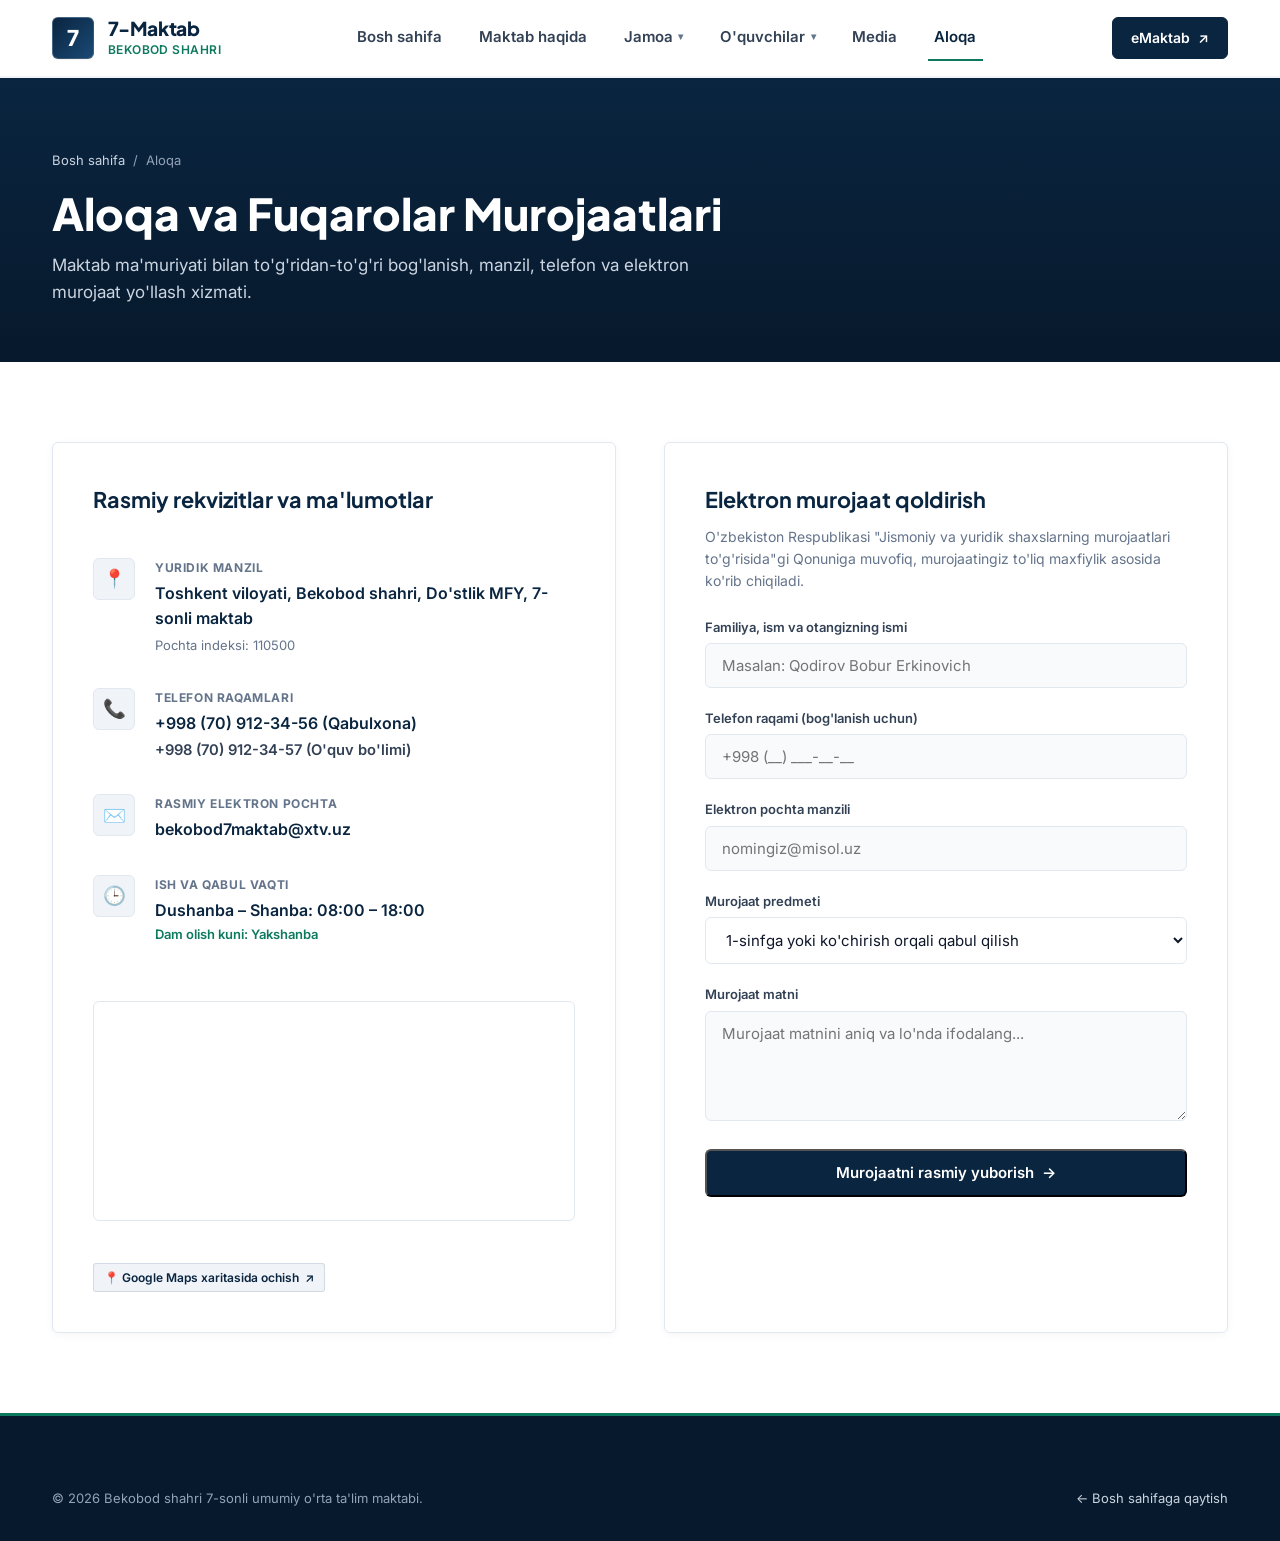
==== commit d4827980: "Maktab vebsaytidagi barcha yangilanishlar va o'zgarishlar" ====
--- a/aloqa.html
+++ b/aloqa.html
@@ -15,33 +15,14 @@
 </head>
 <body>
 
-  <!-- Top Bar -->
-  <div class="top-gov-bar">
-    <div class="site-container top-gov-inner">
-      <div class="gov-portal-badge">
-        <span class="gov-flag-icon"></span>
-        <span>O'zbekiston Respublikasi Maktabgacha va maktab ta'limi vazirligi tasarrufidagi</span>
-      </div>
-      <div class="top-gov-links">
-        <span class="top-gov-link">
-          <span>Ishonch telefoni:</span>
-          <a href="tel:1006" class="gov-hotline">1006</a>
-        </span>
-        <span class="top-gov-link">
-          <span>Maktab ID: <strong>7-BEK-UZ</strong></span>
-        </span>
-      </div>
-    </div>
-  </div>
-
   <!-- Header -->
   <header class="site-header" id="header">
     <div class="site-container header-inner">
-      <a href="index.html" class="brand-box">
-        <div class="emblem-icon">🇺🇿</div>
+      <a href="index.html" class="brand-box" aria-label="Bosh sahifa">
+        <div class="school-logo-badge">7</div>
         <div class="brand-text">
           <span class="brand-main">7-Maktab</span>
-          <span class="brand-sub">Bekobod shahri &bull; Davlat portali</span>
+          <span class="brand-sub">Bekobod shahri</span>
         </div>
       </a>
 
--- a/css/style.css
+++ b/css/style.css
@@ -1,4 +1,4 @@
-﻿/* ==========================================================================
+/* ==========================================================================
    7-Maktab RASMIY PORTALI | BEKOBOD SHAHRI
    Uslub: Modern Government / Institutional (Rasmiy davlat muassasasi)
    Palitra: To'q ko'k (#0A2540, #14365D), Zumrad Yashil (#0D7A5F), Oq, Kulrang
@@ -258,17 +258,25 @@
   gap: 0.85rem;
 }
 
-.emblem-icon {
-  width: 44px;
-  height: 44px;
-  border-radius: 50%;
-  background-color: var(--color-gov-blue-subtle);
-  border: 1px solid var(--color-border);
+.top-gov-bar {
+  display: none !important;
+}
+
+.school-logo-badge {
+  width: 42px;
+  height: 42px;
+  border-radius: var(--radius-sm);
+  background: linear-gradient(135deg, var(--color-gov-blue) 0%, #1a4975 100%);
+  color: #ffffff;
   display: flex;
   align-items: center;
   justify-content: center;
-  font-size: 1.5rem;
+  font-family: var(--font-heading);
+  font-size: 1.35rem;
+  font-weight: 800;
   flex-shrink: 0;
+  box-shadow: var(--shadow-sm);
+  border: 1px solid rgba(255, 255, 255, 0.2);
 }
 
 .brand-text {
